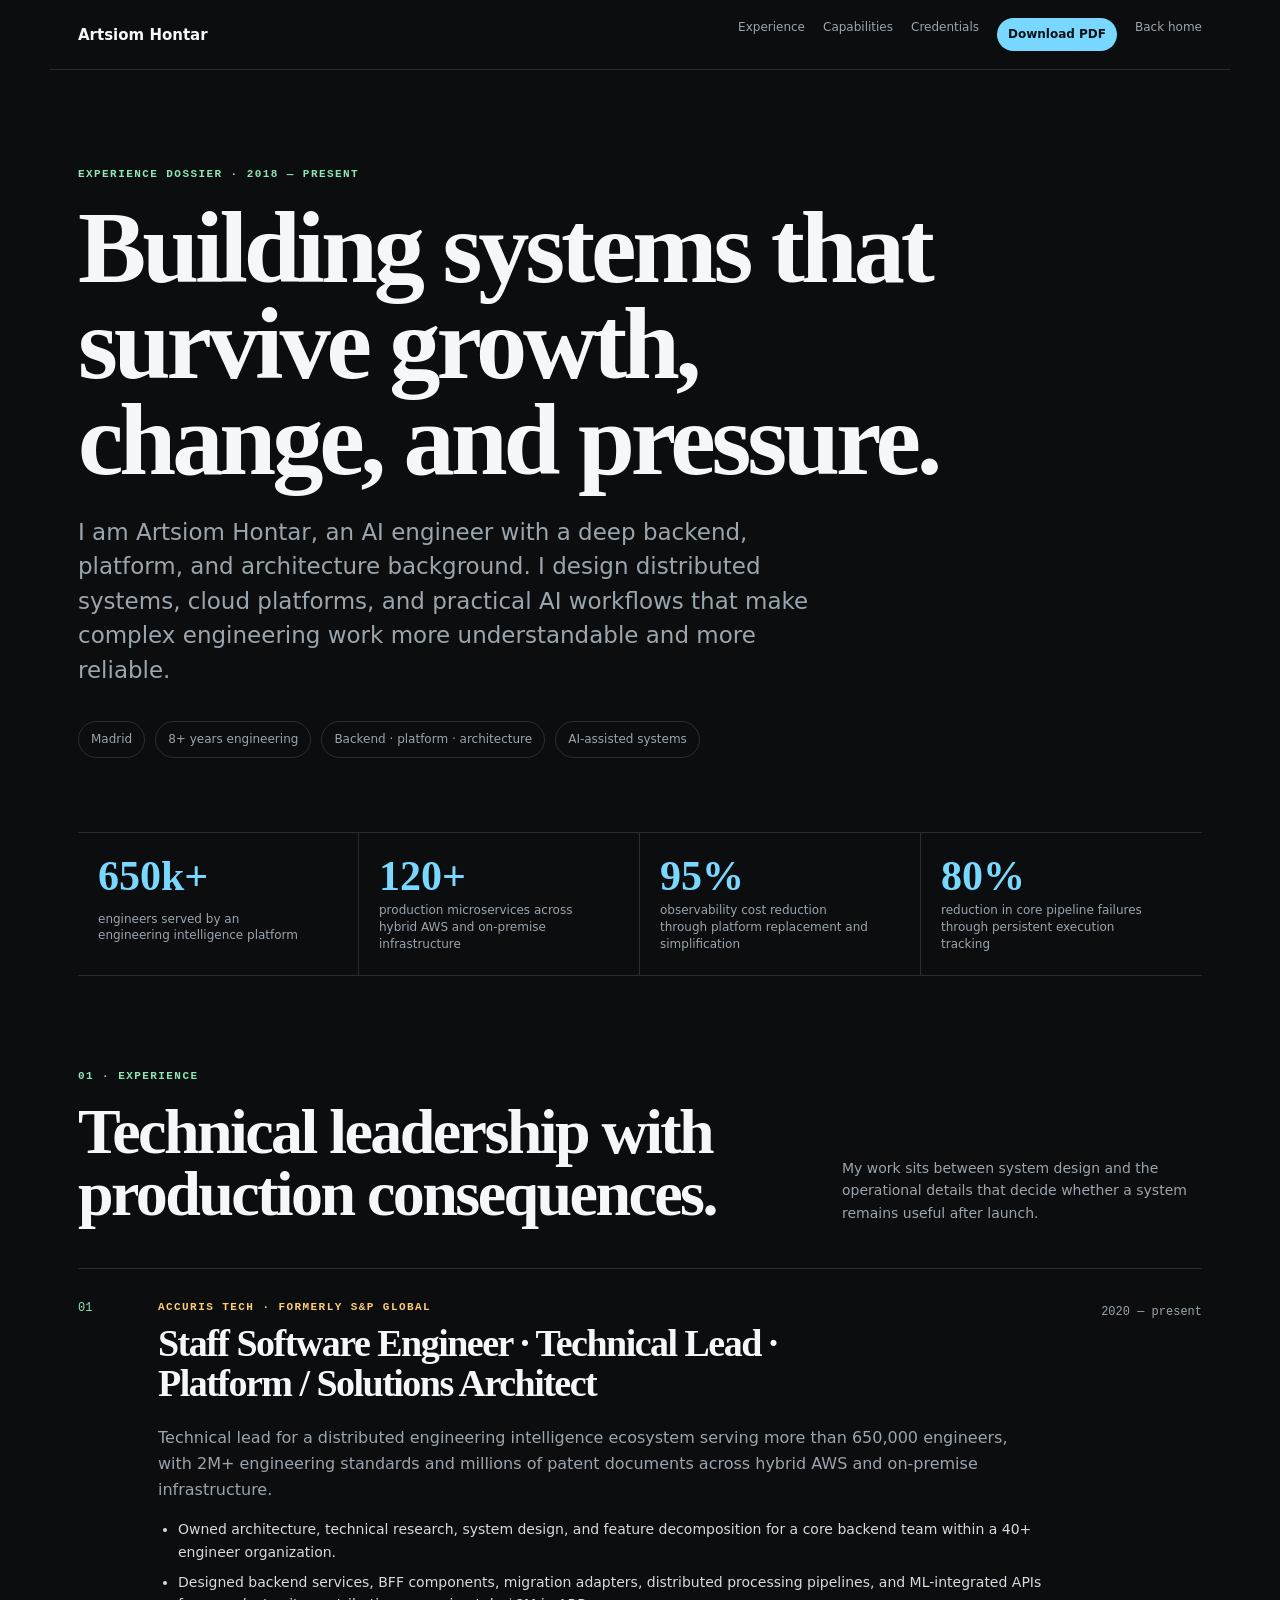
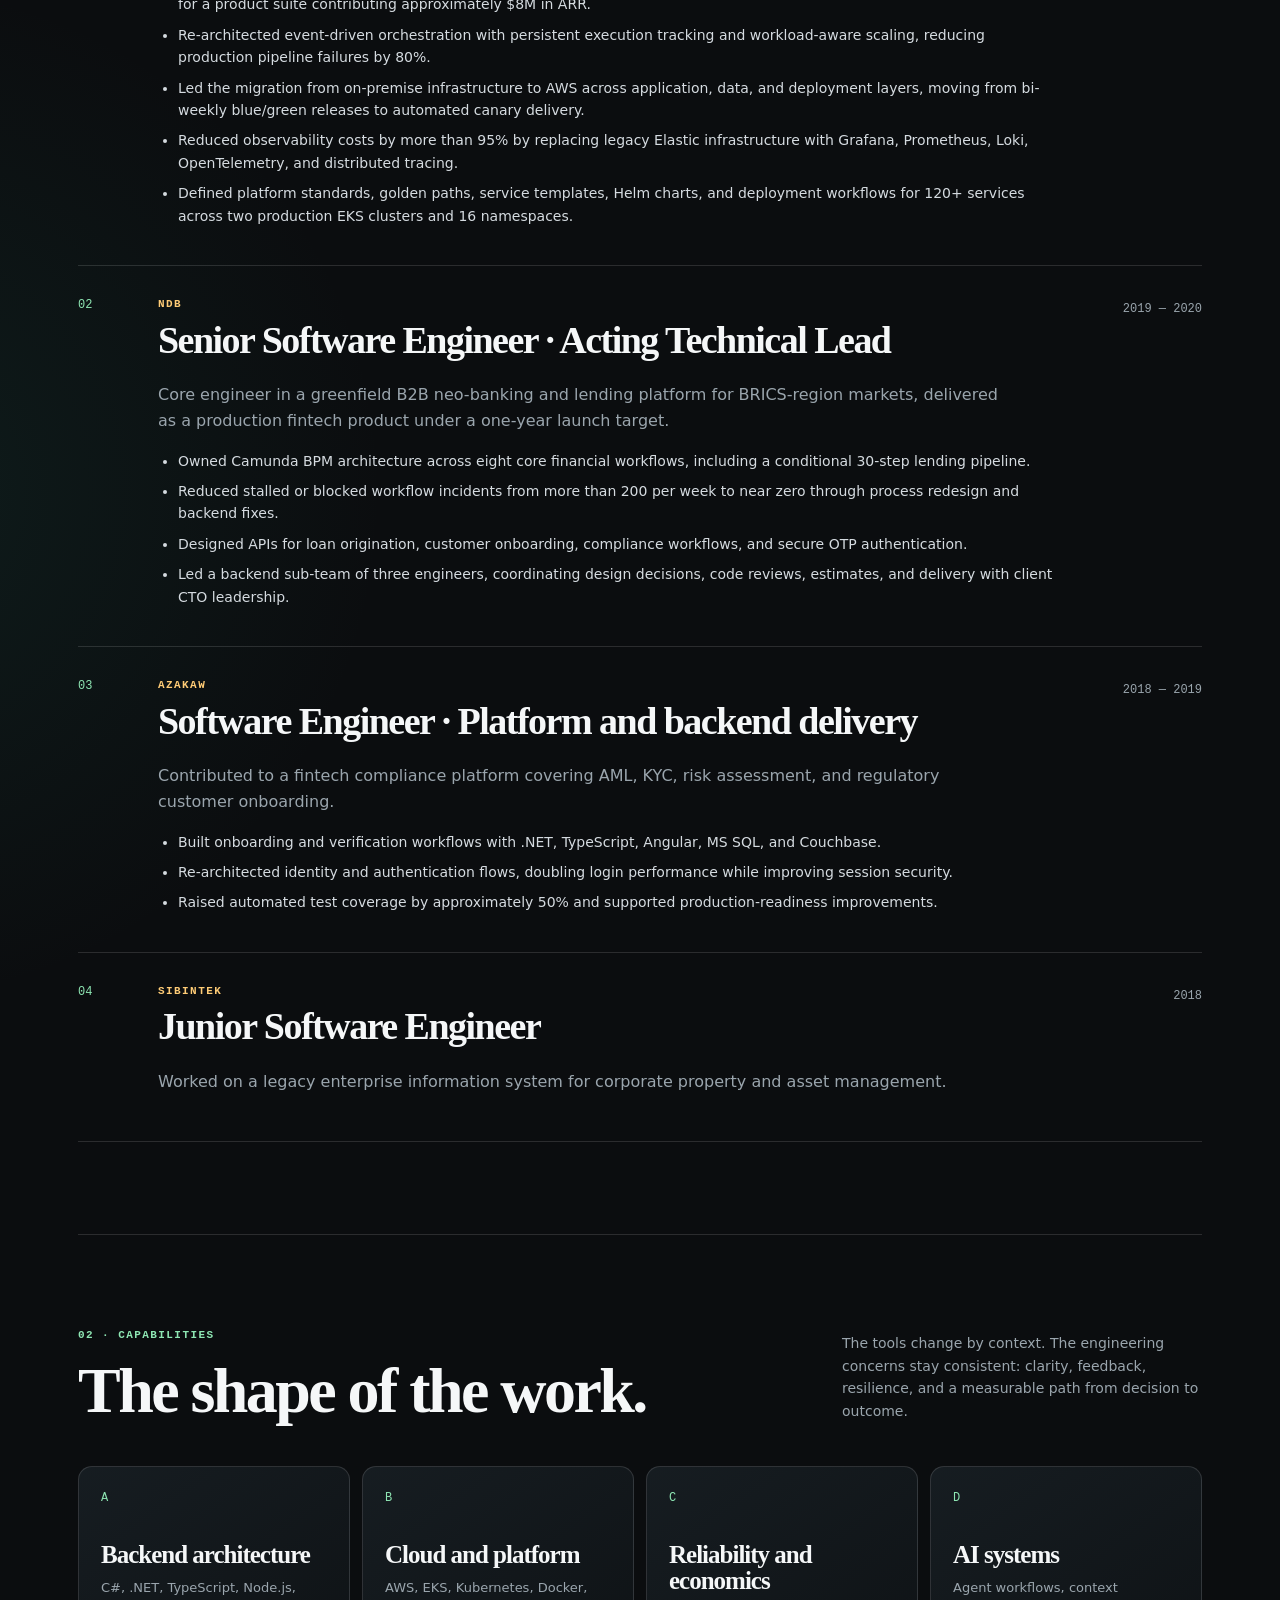
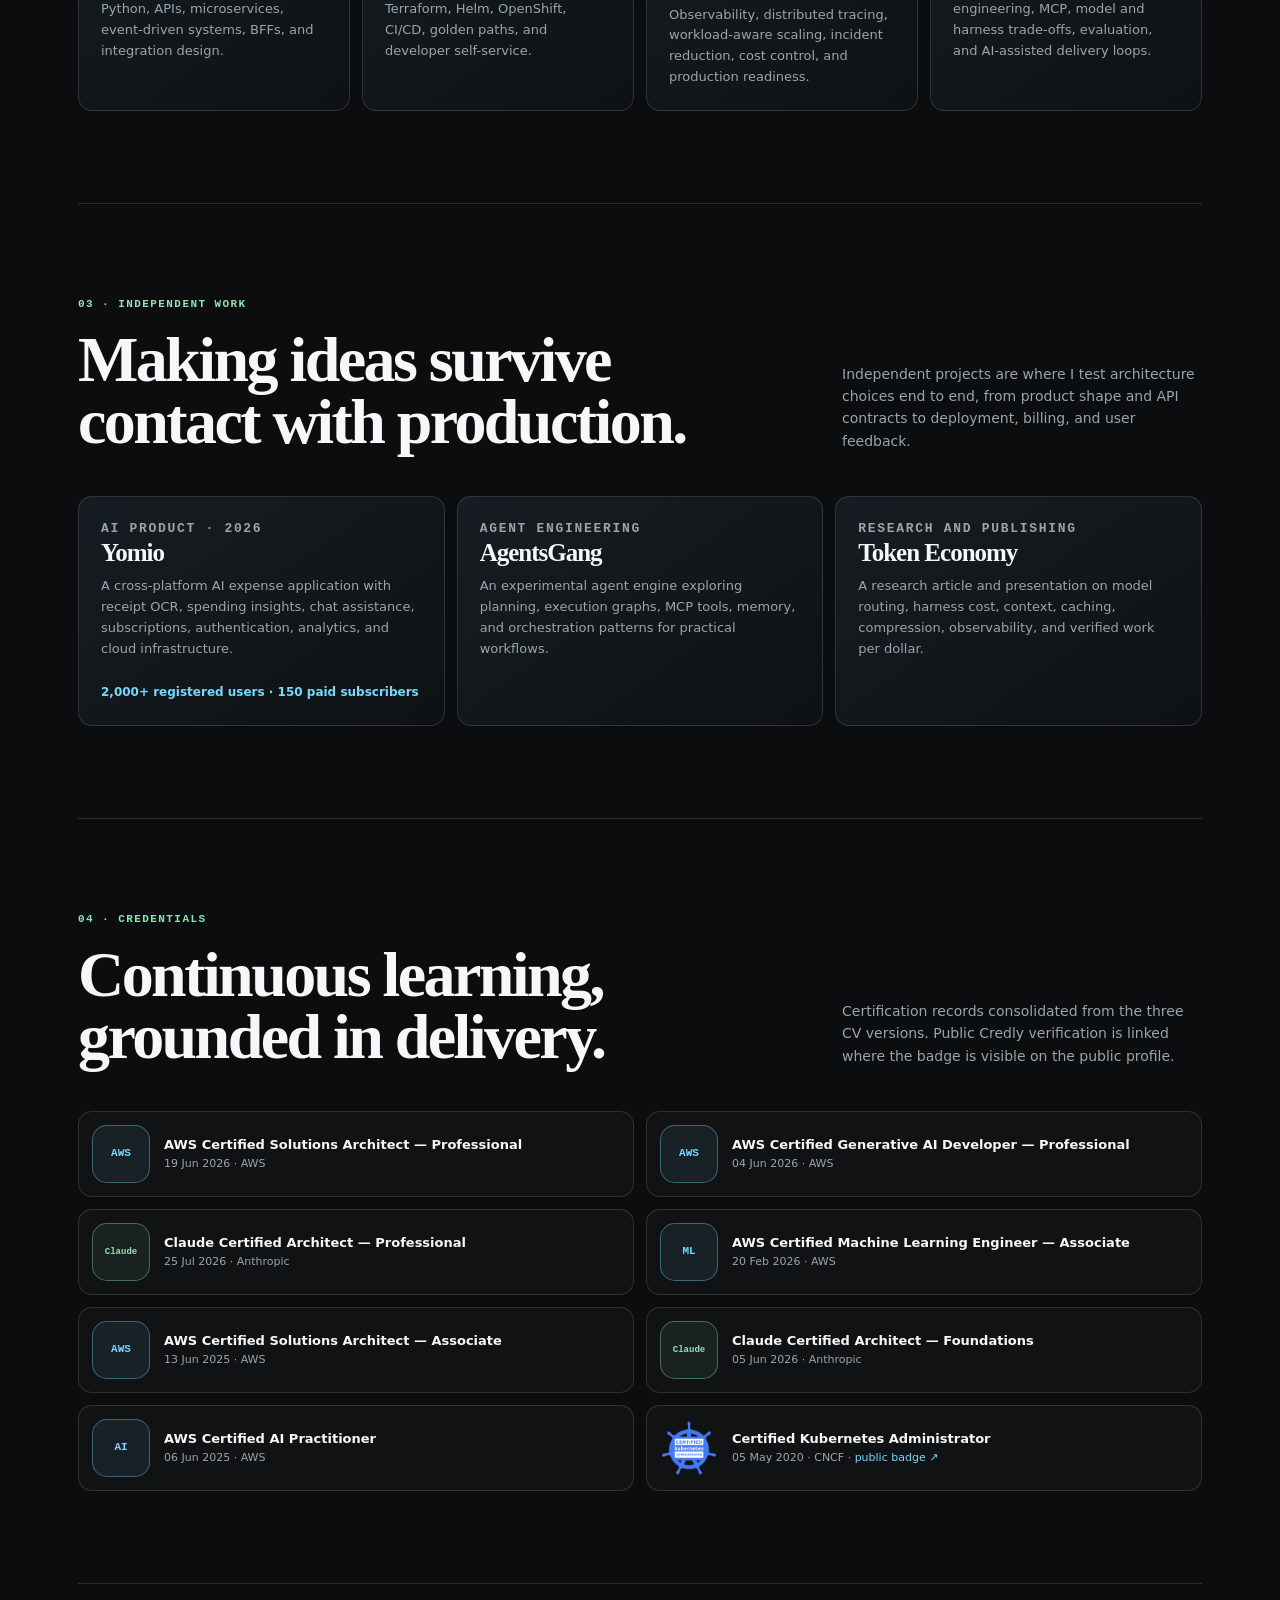
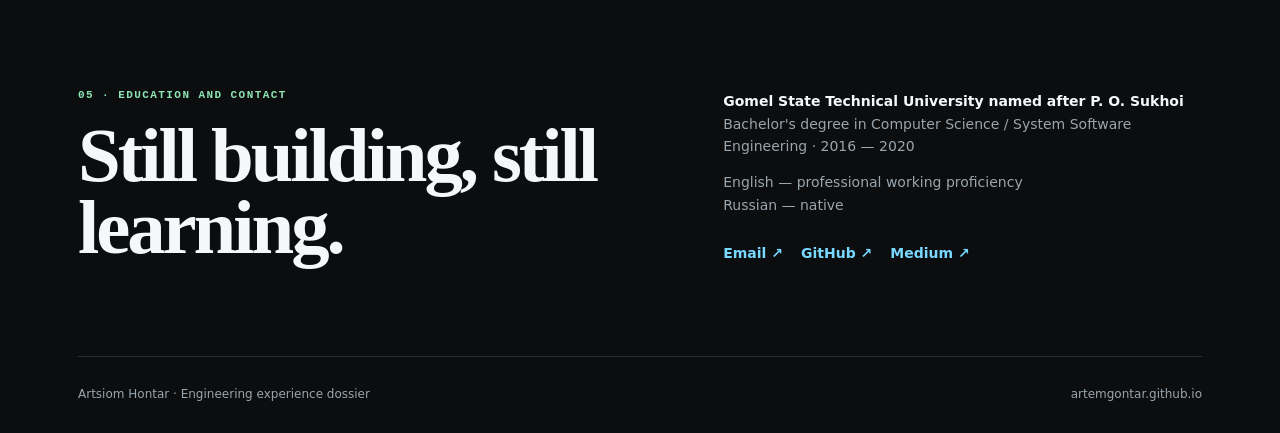
==== experience/index.html @ 2555f570 "Add experience-focused CV dossier Combine the software, staff, and platform CVs into a public experi" ====
<!doctype html>
<html lang="en">
<head>
  <meta charset="utf-8">
  <meta name="viewport" content="width=device-width, initial-scale=1">
  <meta name="description" content="Artsiom Hontar's engineering experience dossier: distributed systems, cloud platforms, backend architecture, and practical AI systems.">
  <meta name="theme-color" content="#0b0d0f">
  <meta property="og:title" content="Artsiom Hontar — Engineering experience">
  <meta property="og:description" content="An experience dossier covering backend architecture, distributed systems, cloud platforms, reliability, and AI-assisted engineering.">
  <title>Artsiom Hontar — Engineering experience</title>
  <link rel="stylesheet" href="../styles/experience.css">
</head>
<body>
  <header class="dossier-header">
    <a class="brand" href="../">Artsiom Hontar</a>
    <nav aria-label="Experience navigation">
      <a href="#experience">Experience</a>
      <a href="#capabilities">Capabilities</a>
      <a href="#credentials">Credentials</a>
      <a class="header-action" href="artsiom-hontar-experience-cv.pdf" download>Download PDF</a>
      <a href="../">Back home</a>
    </nav>
  </header>

  <main class="dossier">
    <section class="dossier-hero">
      <p class="eyebrow">Experience dossier · 2018 — present</p>
      <h1>Building systems that survive growth, change, and pressure.</h1>
      <p class="lede">
        I am Artsiom Hontar, an AI engineer with a deep backend, platform, and architecture background.
        I design distributed systems, cloud platforms, and practical AI workflows that make complex
        engineering work more understandable and more reliable.
      </p>
      <div class="hero-meta">
        <span>Madrid</span>
        <span>8+ years engineering</span>
        <span>Backend · platform · architecture</span>
        <span>AI-assisted systems</span>
      </div>
    </section>

    <section class="impact-grid" aria-label="Selected engineering outcomes">
      <div class="impact">
        <strong>650k+</strong>
        <span>engineers served by an engineering intelligence platform</span>
      </div>
      <div class="impact">
        <strong>120+</strong>
        <span>production microservices across hybrid AWS and on-premise infrastructure</span>
      </div>
      <div class="impact">
        <strong>95%</strong>
        <span>observability cost reduction through platform replacement and simplification</span>
      </div>
      <div class="impact">
        <strong>80%</strong>
        <span>reduction in core pipeline failures through persistent execution tracking</span>
      </div>
    </section>

    <section class="dossier-section" id="experience">
      <div class="section-heading">
        <div>
          <p class="section-label">01 · Experience</p>
          <h2>Technical leadership with production consequences.</h2>
        </div>
        <p>
          My work sits between system design and the operational details that decide whether a
          system remains useful after launch.
        </p>
      </div>

      <div class="timeline">
        <article class="experience-entry current">
          <div class="entry-marker">01</div>
          <div class="entry-main">
            <div class="entry-heading">
              <div>
                <p class="entry-company">Accuris Tech · formerly S&amp;P Global</p>
                <h3>Staff Software Engineer · Technical Lead · Platform / Solutions Architect</h3>
              </div>
              <time>2020 — present</time>
            </div>
            <p class="entry-summary">
              Technical lead for a distributed engineering intelligence ecosystem serving more than
              650,000 engineers, with 2M+ engineering standards and millions of patent documents
              across hybrid AWS and on-premise infrastructure.
            </p>
            <ul>
              <li>Owned architecture, technical research, system design, and feature decomposition for a core backend team within a 40+ engineer organization.</li>
              <li>Designed backend services, BFF components, migration adapters, distributed processing pipelines, and ML-integrated APIs for a product suite contributing approximately $8M in ARR.</li>
              <li>Re-architected event-driven orchestration with persistent execution tracking and workload-aware scaling, reducing production pipeline failures by 80%.</li>
              <li>Led the migration from on-premise infrastructure to AWS across application, data, and deployment layers, moving from bi-weekly blue/green releases to automated canary delivery.</li>
              <li>Reduced observability costs by more than 95% by replacing legacy Elastic infrastructure with Grafana, Prometheus, Loki, OpenTelemetry, and distributed tracing.</li>
              <li>Defined platform standards, golden paths, service templates, Helm charts, and deployment workflows for 120+ services across two production EKS clusters and 16 namespaces.</li>
            </ul>
          </div>
        </article>

        <article class="experience-entry">
          <div class="entry-marker">02</div>
          <div class="entry-main">
            <div class="entry-heading">
              <div>
                <p class="entry-company">NDB</p>
                <h3>Senior Software Engineer · Acting Technical Lead</h3>
              </div>
              <time>2019 — 2020</time>
            </div>
            <p class="entry-summary">
              Core engineer in a greenfield B2B neo-banking and lending platform for BRICS-region
              markets, delivered as a production fintech product under a one-year launch target.
            </p>
            <ul>
              <li>Owned Camunda BPM architecture across eight core financial workflows, including a conditional 30-step lending pipeline.</li>
              <li>Reduced stalled or blocked workflow incidents from more than 200 per week to near zero through process redesign and backend fixes.</li>
              <li>Designed APIs for loan origination, customer onboarding, compliance workflows, and secure OTP authentication.</li>
              <li>Led a backend sub-team of three engineers, coordinating design decisions, code reviews, estimates, and delivery with client CTO leadership.</li>
            </ul>
          </div>
        </article>

        <article class="experience-entry">
          <div class="entry-marker">03</div>
          <div class="entry-main">
            <div class="entry-heading">
              <div>
                <p class="entry-company">Azakaw</p>
                <h3>Software Engineer · Platform and backend delivery</h3>
              </div>
              <time>2018 — 2019</time>
            </div>
            <p class="entry-summary">
              Contributed to a fintech compliance platform covering AML, KYC, risk assessment, and
              regulatory customer onboarding.
            </p>
            <ul>
              <li>Built onboarding and verification workflows with .NET, TypeScript, Angular, MS SQL, and Couchbase.</li>
              <li>Re-architected identity and authentication flows, doubling login performance while improving session security.</li>
              <li>Raised automated test coverage by approximately 50% and supported production-readiness improvements.</li>
            </ul>
          </div>
        </article>

        <article class="experience-entry">
          <div class="entry-marker">04</div>
          <div class="entry-main">
            <div class="entry-heading">
              <div>
                <p class="entry-company">Sibintek</p>
                <h3>Junior Software Engineer</h3>
              </div>
              <time>2018</time>
            </div>
            <p class="entry-summary">
              Worked on a legacy enterprise information system for corporate property and asset management.
            </p>
          </div>
        </article>
      </div>
    </section>

    <section class="dossier-section split-section" id="capabilities">
      <div class="section-heading">
        <div>
          <p class="section-label">02 · Capabilities</p>
          <h2>The shape of the work.</h2>
        </div>
        <p>
          The tools change by context. The engineering concerns stay consistent: clarity, feedback,
          resilience, and a measurable path from decision to outcome.
        </p>
      </div>
      <div class="capability-grid">
        <article class="capability">
          <span class="capability-index">A</span>
          <h3>Backend architecture</h3>
          <p>C#, .NET, TypeScript, Node.js, Python, APIs, microservices, event-driven systems, BFFs, and integration design.</p>
        </article>
        <article class="capability">
          <span class="capability-index">B</span>
          <h3>Cloud and platform</h3>
          <p>AWS, EKS, Kubernetes, Docker, Terraform, Helm, OpenShift, CI/CD, golden paths, and developer self-service.</p>
        </article>
        <article class="capability">
          <span class="capability-index">C</span>
          <h3>Reliability and economics</h3>
          <p>Observability, distributed tracing, workload-aware scaling, incident reduction, cost control, and production readiness.</p>
        </article>
        <article class="capability">
          <span class="capability-index">D</span>
          <h3>AI systems</h3>
          <p>Agent workflows, context engineering, MCP, model and harness trade-offs, evaluation, and AI-assisted delivery loops.</p>
        </article>
      </div>
    </section>

    <section class="dossier-section project-section">
      <div class="section-heading">
        <div>
          <p class="section-label">03 · Independent work</p>
          <h2>Making ideas survive contact with production.</h2>
        </div>
        <p>
          Independent projects are where I test architecture choices end to end, from product
          shape and API contracts to deployment, billing, and user feedback.
        </p>
      </div>
      <div class="project-grid">
        <article class="project-card featured">
          <p class="project-tag">AI product · 2026</p>
          <h3>Yomio</h3>
          <p>
            A cross-platform AI expense application with receipt OCR, spending insights, chat
            assistance, subscriptions, authentication, analytics, and cloud infrastructure.
          </p>
          <strong>2,000+ registered users · 150 paid subscribers</strong>
        </article>
        <article class="project-card">
          <p class="project-tag">Agent engineering</p>
          <h3>AgentsGang</h3>
          <p>
            An experimental agent engine exploring planning, execution graphs, MCP tools, memory,
            and orchestration patterns for practical workflows.
          </p>
        </article>
        <article class="project-card">
          <p class="project-tag">Research and publishing</p>
          <h3>Token Economy</h3>
          <p>
            A research article and presentation on model routing, harness cost, context, caching,
            compression, observability, and verified work per dollar.
          </p>
        </article>
      </div>
    </section>

    <section class="dossier-section" id="credentials">
      <div class="section-heading">
        <div>
          <p class="section-label">04 · Credentials</p>
          <h2>Continuous learning, grounded in delivery.</h2>
        </div>
        <p>
          Certification records consolidated from the three CV versions. Public Credly verification
          is linked where the badge is visible on the public profile.
        </p>
      </div>
      <div class="credential-list">
        <div class="credential-record"><span class="record-mark aws">AWS</span><div><b>AWS Certified Solutions Architect — Professional</b><span>19 Jun 2026 · AWS</span></div></div>
        <div class="credential-record"><span class="record-mark aws">AWS</span><div><b>AWS Certified Generative AI Developer — Professional</b><span>04 Jun 2026 · AWS</span></div></div>
        <div class="credential-record"><span class="record-mark claude">Claude</span><div><b>Claude Certified Architect — Professional</b><span>25 Jul 2026 · Anthropic</span></div></div>
        <div class="credential-record"><span class="record-mark aws">ML</span><div><b>AWS Certified Machine Learning Engineer — Associate</b><span>20 Feb 2026 · AWS</span></div></div>
        <div class="credential-record"><span class="record-mark aws">AWS</span><div><b>AWS Certified Solutions Architect — Associate</b><span>13 Jun 2025 · AWS</span></div></div>
        <div class="credential-record"><span class="record-mark claude">Claude</span><div><b>Claude Certified Architect — Foundations</b><span>05 Jun 2026 · Anthropic</span></div></div>
        <div class="credential-record"><span class="record-mark aws">AI</span><div><b>AWS Certified AI Practitioner</b><span>06 Jun 2025 · AWS</span></div></div>
        <div class="credential-record"><a class="record-badge" href="https://www.credly.com/badges/24e7499c-32b9-4f59-b0b8-d72b5ab1bec5" target="_blank" rel="noopener"><img src="../assets/credly-cka-certified-kubernetes-administrator.png" alt="Certified Kubernetes Administrator badge"></a><div><b>Certified Kubernetes Administrator</b><span>05 May 2020 · CNCF · <a href="https://www.credly.com/badges/24e7499c-32b9-4f59-b0b8-d72b5ab1bec5" target="_blank" rel="noopener">public badge ↗</a></span></div></div>
      </div>
    </section>

    <section class="dossier-section closing-section">
      <div class="closing-grid">
        <div>
          <p class="section-label">05 · Education and contact</p>
          <h2>Still building, still learning.</h2>
        </div>
        <div class="closing-copy">
          <p><strong>Gomel State Technical University named after P. O. Sukhoi</strong><br>Bachelor's degree in Computer Science / System Software Engineering · 2016 — 2020</p>
          <p>English — professional working proficiency<br>Russian — native</p>
          <div class="closing-links">
            <a href="mailto:artemgontar16@gmail.com">Email ↗</a>
            <a href="https://github.com/ArtemGontar" target="_blank" rel="noopener">GitHub ↗</a>
            <a href="https://medium.com/@artemgontar16" target="_blank" rel="noopener">Medium ↗</a>
          </div>
        </div>
      </div>
    </section>
  </main>

  <footer class="dossier-footer">
    <span>Artsiom Hontar · Engineering experience dossier</span>
    <a href="../">artemgontar.github.io</a>
  </footer>
</body>
</html>
---- styles/experience.css ----
:root {
  --bg: #0b0d0f;
  --surface: #14191d;
  --surface-2: #1b2329;
  --ink: #f5f7f8;
  --muted: #9aa5ad;
  --line: rgba(255,255,255,0.13);
  --cyan: #78d8ff;
  --green: #8ee6b3;
  --amber: #ffcc76;
  --max: 1180px;
  color-scheme: dark;
}

* { box-sizing: border-box; }

html {
  scroll-behavior: smooth;
  background: var(--bg);
}

body {
  margin: 0;
  overflow-x: hidden;
  color: var(--ink);
  background:
    radial-gradient(circle at 90% -10%, rgba(75,120,174,0.24), transparent 34rem),
    radial-gradient(circle at -10% 40%, rgba(35,122,105,0.14), transparent 32rem),
    var(--bg);
  font-family: Inter, ui-sans-serif, system-ui, -apple-system, "Segoe UI", Arial, sans-serif;
  line-height: 1.6;
}

a { color: inherit; }

.dossier-header {
  display: flex;
  align-items: center;
  justify-content: space-between;
  gap: 24px;
  max-width: var(--max);
  margin: 0 auto;
  padding: 18px 28px;
  border-bottom: 1px solid var(--line);
}

.brand {
  color: var(--ink);
  font-size: 15px;
  font-weight: 800;
  text-decoration: none;
}

.dossier-header nav {
  display: flex;
  flex-wrap: wrap;
  justify-content: flex-end;
  gap: 18px;
  color: var(--muted);
  font-size: 12px;
}

.dossier-header nav a {
  text-decoration: none;
}

.dossier-header nav a:hover,
.closing-links a:hover,
.dossier-footer a:hover {
  color: var(--cyan);
}

.header-action {
  color: #071014;
  padding: 7px 11px;
  border-radius: 999px;
  background: var(--cyan);
  font-weight: 800;
}

.dossier {
  max-width: var(--max);
  margin: 0 auto;
  padding: 0 28px;
}

.dossier-hero {
  max-width: 980px;
  padding: 96px 0 74px;
}

.eyebrow,
.section-label,
.entry-company,
.project-tag {
  margin: 0 0 16px;
  color: var(--green);
  font-family: ui-monospace, SFMono-Regular, Consolas, monospace;
  font-size: 11px;
  font-weight: 800;
  letter-spacing: 0.13em;
  text-transform: uppercase;
}

h1,
h2,
h3 {
  margin-top: 0;
  font-family: Georgia, "Times New Roman", serif;
  font-weight: 700;
  letter-spacing: -0.04em;
}

h1 {
  max-width: 900px;
  margin-bottom: 26px;
  font-size: clamp(56px, 8vw, 104px);
  line-height: 0.94;
}

.lede {
  max-width: 760px;
  margin: 0;
  color: var(--muted);
  font-size: clamp(18px, 2vw, 23px);
  line-height: 1.5;
}

.hero-meta {
  display: flex;
  flex-wrap: wrap;
  gap: 10px;
  margin-top: 34px;
}

.hero-meta span {
  padding: 8px 12px;
  border: 1px solid var(--line);
  border-radius: 999px;
  color: var(--muted);
  font-size: 12px;
}

.impact-grid {
  display: grid;
  grid-template-columns: repeat(4, minmax(0, 1fr));
  border-top: 1px solid var(--line);
  border-bottom: 1px solid var(--line);
}

.impact {
  display: grid;
  gap: 5px;
  min-height: 132px;
  padding: 22px 20px;
  border-right: 1px solid var(--line);
}

.impact:last-child { border-right: 0; }

.impact strong {
  color: var(--cyan);
  font-family: Georgia, "Times New Roman", serif;
  font-size: 42px;
  line-height: 1;
}

.impact span {
  max-width: 210px;
  color: var(--muted);
  font-size: 12px;
  line-height: 1.4;
}

.dossier-section {
  padding: 92px 0;
  border-bottom: 1px solid var(--line);
}

.section-heading {
  display: flex;
  align-items: flex-end;
  justify-content: space-between;
  gap: 32px;
  margin-bottom: 44px;
}

.section-heading > * { min-width: 0; }

.section-heading h2 {
  max-width: 700px;
  margin-bottom: 0;
  font-size: clamp(38px, 5vw, 68px);
  line-height: 0.96;
}

.section-heading > p {
  max-width: 360px;
  margin: 0;
  color: var(--muted);
  font-size: 14px;
}

.timeline {
  display: grid;
  gap: 0;
}

.experience-entry {
  display: grid;
  grid-template-columns: 56px minmax(0, 1fr);
  gap: 24px;
  padding: 30px 0;
  border-top: 1px solid var(--line);
}

.experience-entry:last-child { border-bottom: 1px solid var(--line); }

.entry-marker {
  color: var(--green);
  font-family: ui-monospace, SFMono-Regular, Consolas, monospace;
  font-size: 12px;
}

.entry-heading {
  display: flex;
  align-items: flex-start;
  justify-content: space-between;
  gap: 24px;
}

.entry-company {
  margin-bottom: 7px;
  color: var(--amber);
}

.entry-heading h3 {
  max-width: 760px;
  margin-bottom: 0;
  font-size: clamp(25px, 3vw, 38px);
  line-height: 1.05;
}

.entry-heading time {
  flex: 0 0 auto;
  padding-top: 4px;
  color: var(--muted);
  font-family: ui-monospace, SFMono-Regular, Consolas, monospace;
  font-size: 12px;
}

.entry-summary {
  max-width: 850px;
  margin: 22px 0 16px;
  color: var(--muted);
  font-size: 16px;
}

.entry-main ul {
  max-width: 900px;
  margin: 0;
  padding-left: 20px;
  color: #d5dbe0;
  font-size: 14px;
}

.entry-main li { margin: 8px 0; }

.capability-grid,
.project-grid {
  display: grid;
  grid-template-columns: repeat(4, minmax(0, 1fr));
  gap: 12px;
}

.capability,
.project-card {
  padding: 22px;
  border: 1px solid var(--line);
  border-radius: 14px;
  background: linear-gradient(145deg, rgba(24,30,35,0.92), rgba(15,18,21,0.92));
}

.capability-index {
  display: block;
  margin-bottom: 34px;
  color: var(--green);
  font-family: ui-monospace, SFMono-Regular, Consolas, monospace;
  font-size: 12px;
}

.capability h3,
.project-card h3 {
  margin-bottom: 10px;
  font-size: 25px;
  line-height: 1.05;
}

.capability p,
.project-card p {
  margin: 0;
  color: var(--muted);
  font-size: 13px;
}

.project-grid {
  grid-template-columns: repeat(3, minmax(0, 1fr));
}

.project-tag {
  margin-bottom: 30px;
  color: var(--amber);
}

.project-card strong {
  display: block;
  margin-top: 24px;
  color: var(--cyan);
  font-size: 12px;
}

.credential-list {
  display: grid;
  grid-template-columns: repeat(2, minmax(0, 1fr));
  gap: 12px;
}

.credential-record {
  display: grid;
  grid-template-columns: 58px minmax(0, 1fr);
  gap: 14px;
  align-items: center;
  min-height: 86px;
  padding: 13px;
  border: 1px solid var(--line);
  border-radius: 14px;
  background: rgba(255,255,255,0.025);
}

.credential-record b {
  display: block;
  color: var(--ink);
  font-size: 13px;
  line-height: 1.3;
}

.credential-record span:not(.record-mark) {
  display: block;
  margin-top: 4px;
  color: var(--muted);
  font-size: 11px;
  line-height: 1.3;
}

.credential-record a {
  color: var(--cyan);
  text-decoration: none;
}

.record-mark {
  display: grid;
  width: 58px;
  height: 58px;
  place-items: center;
  border: 1px solid rgba(120,216,255,0.38);
  border-radius: 15px;
  color: var(--cyan);
  background: rgba(120,216,255,0.08);
  font-family: ui-monospace, SFMono-Regular, Consolas, monospace;
  font-size: 11px;
  font-weight: 900;
  text-align: center;
}

.record-mark.claude {
  border-color: rgba(142,230,179,0.38);
  color: var(--green);
  background: rgba(142,230,179,0.08);
  font-size: 9px;
}

.record-badge {
  display: grid;
  width: 58px;
  height: 58px;
  place-items: center;
}

.record-badge img {
  width: 58px;
  height: 58px;
  object-fit: contain;
}

.closing-grid {
  display: grid;
  grid-template-columns: minmax(0, 1.1fr) minmax(280px, 0.9fr);
  gap: 60px;
  align-items: end;
}

.closing-grid h2 {
  max-width: 680px;
  margin-bottom: 0;
  font-size: clamp(42px, 6vw, 82px);
  line-height: 0.94;
}

.closing-copy {
  color: var(--muted);
  font-size: 14px;
}

.closing-copy strong { color: var(--ink); }

.closing-links {
  display: flex;
  flex-wrap: wrap;
  gap: 18px;
  margin-top: 26px;
}

.closing-links a {
  color: var(--cyan);
  font-weight: 800;
  text-decoration: none;
}

.dossier-footer {
  display: flex;
  justify-content: space-between;
  gap: 20px;
  max-width: var(--max);
  margin: 0 auto;
  padding: 28px;
  color: var(--muted);
  font-size: 12px;
}

.dossier-footer a { text-decoration: none; }

@media (max-width: 900px) {
  .impact-grid,
  .capability-grid {
    grid-template-columns: repeat(2, minmax(0, 1fr));
  }

  .impact:nth-child(2) { border-right: 0; }
  .impact:nth-child(-n+2) { border-bottom: 1px solid var(--line); }
  .capability-grid { gap: 12px; }
  .project-grid { grid-template-columns: 1fr; }
}

@media (max-width: 700px) {
  .dossier-header {
    align-items: flex-start;
    flex-direction: column;
    gap: 12px;
  }

  .dossier-header nav {
    justify-content: flex-start;
    gap: 12px 16px;
  }

  .dossier,
  .dossier-header {
    padding-left: 20px;
    padding-right: 20px;
  }

  .dossier-hero {
    padding-top: 62px;
    padding-bottom: 56px;
  }

  h1 { font-size: clamp(50px, 15vw, 78px); }

  .section-heading,
  .entry-heading {
    align-items: flex-start;
    flex-direction: column;
  }

  .entry-heading { display: flex; }
  .entry-heading time { padding-top: 0; }
  .experience-entry { grid-template-columns: 34px minmax(0, 1fr); gap: 14px; }
  .credential-list,
  .capability-grid,
  .closing-grid { grid-template-columns: 1fr; }
  .impact { min-height: 118px; }
  .dossier-footer { padding-left: 20px; padding-right: 20px; }
}

@media print {
  @page {
    size: A4;
    margin: 14mm 13mm 15mm;
  }

  :root {
    --bg: #ffffff;
    --surface: #f5f7f8;
    --ink: #11161a;
    --muted: #4f5b63;
    --line: #d8dee2;
    --cyan: #087ca8;
    --green: #217c55;
    --amber: #9b6500;
    color-scheme: light;
  }

  body {
    background: #ffffff;
    color: var(--ink);
    font-size: 10px;
  }

  .dossier-header,
  .dossier-footer { display: none; }
  .dossier { max-width: none; padding: 0; }
  .dossier-hero { padding: 0 0 28px; }
  .dossier-hero h1 { max-width: 720px; font-size: 46px; }
  .lede { max-width: 680px; font-size: 13px; }
  .hero-meta { margin-top: 18px; }
  .hero-meta span { padding: 4px 8px; }
  .impact { min-height: 76px; padding: 12px; }
  .impact strong { font-size: 25px; }
  .impact span { font-size: 8px; }
  .dossier-section { padding: 28px 0; }
  .section-heading { margin-bottom: 20px; }
  .section-heading h2 { font-size: 30px; }
  .section-heading > p { font-size: 9px; }
  .experience-entry { padding: 16px 0; }
  .entry-heading h3 { font-size: 18px; }
  .entry-summary,
  .entry-main ul { font-size: 9px; }
  .entry-summary { margin: 10px 0 8px; }
  .entry-main li { margin: 4px 0; }
  .capability,
  .project-card,
  .credential-record { padding: 10px; }
  .capability-index { margin-bottom: 12px; }
  .capability h3,
  .project-card h3 { font-size: 16px; }
  .capability p,
  .project-card p,
  .credential-record b { font-size: 9px; }
  .project-tag,
  .entry-company,
  .section-label { margin-bottom: 8px; font-size: 8px; }
  .project-card strong,
  .credential-record span:not(.record-mark) { font-size: 8px; }
  .credential-record { min-height: 58px; grid-template-columns: 36px minmax(0, 1fr); }
  .record-mark,
  .record-badge,
  .record-badge img { width: 36px; height: 36px; }
  .closing-grid { gap: 20px; }
  .closing-grid h2 { font-size: 38px; }
  .closing-copy { font-size: 9px; }
  .experience-entry,
  .capability,
  .project-card,
  .credential-record { break-inside: avoid; }
}
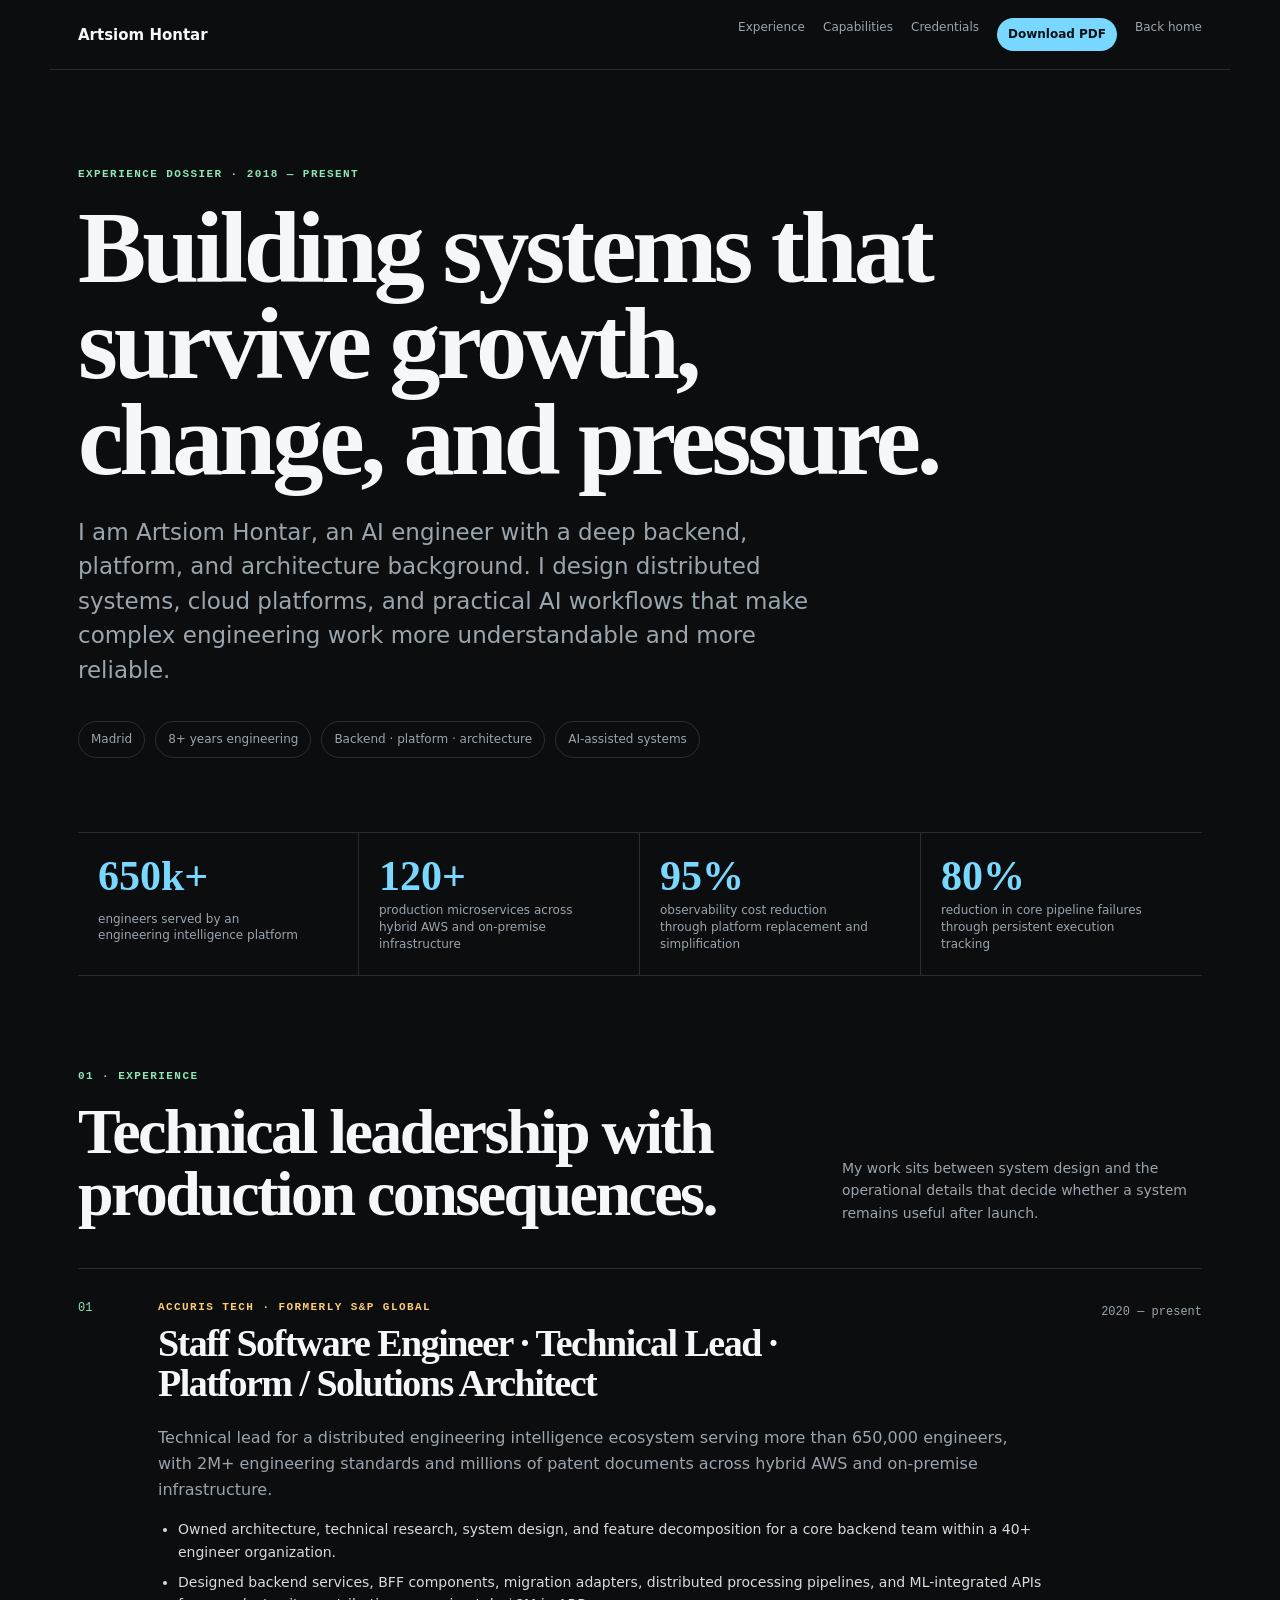
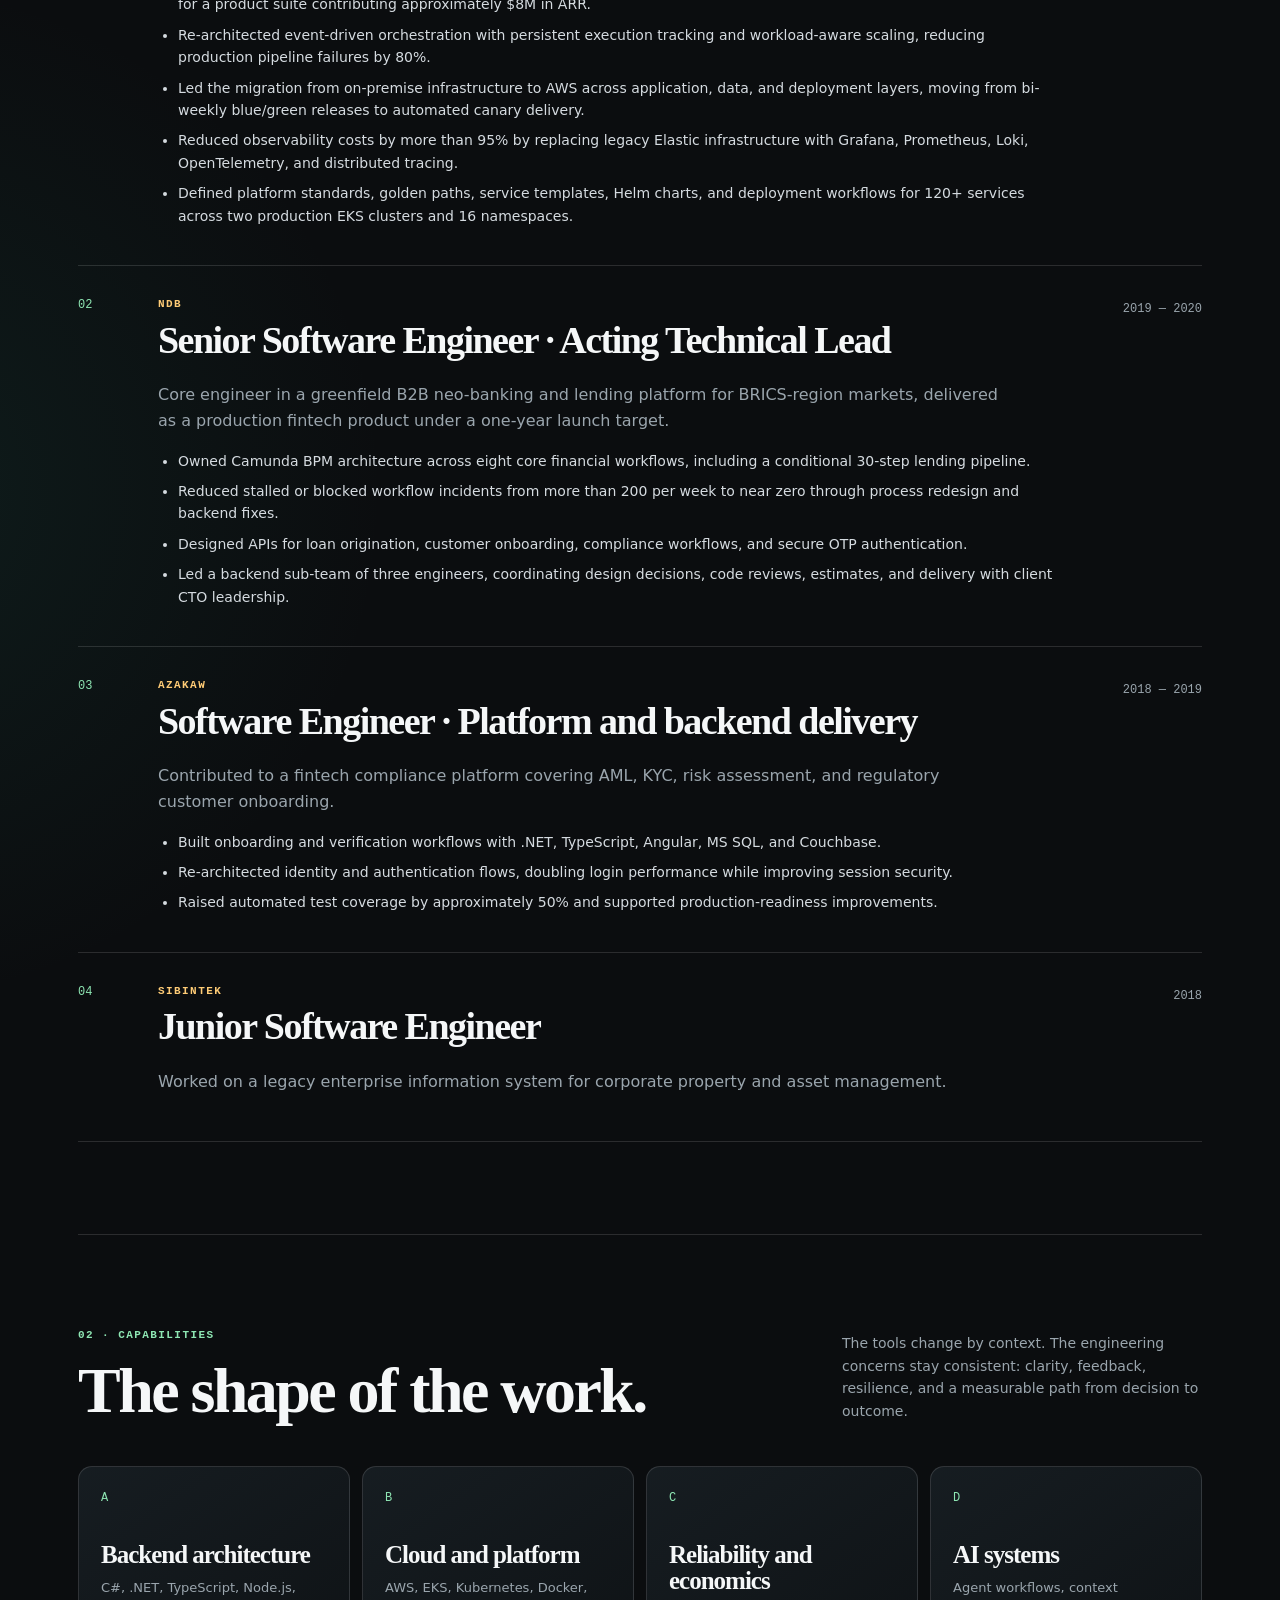
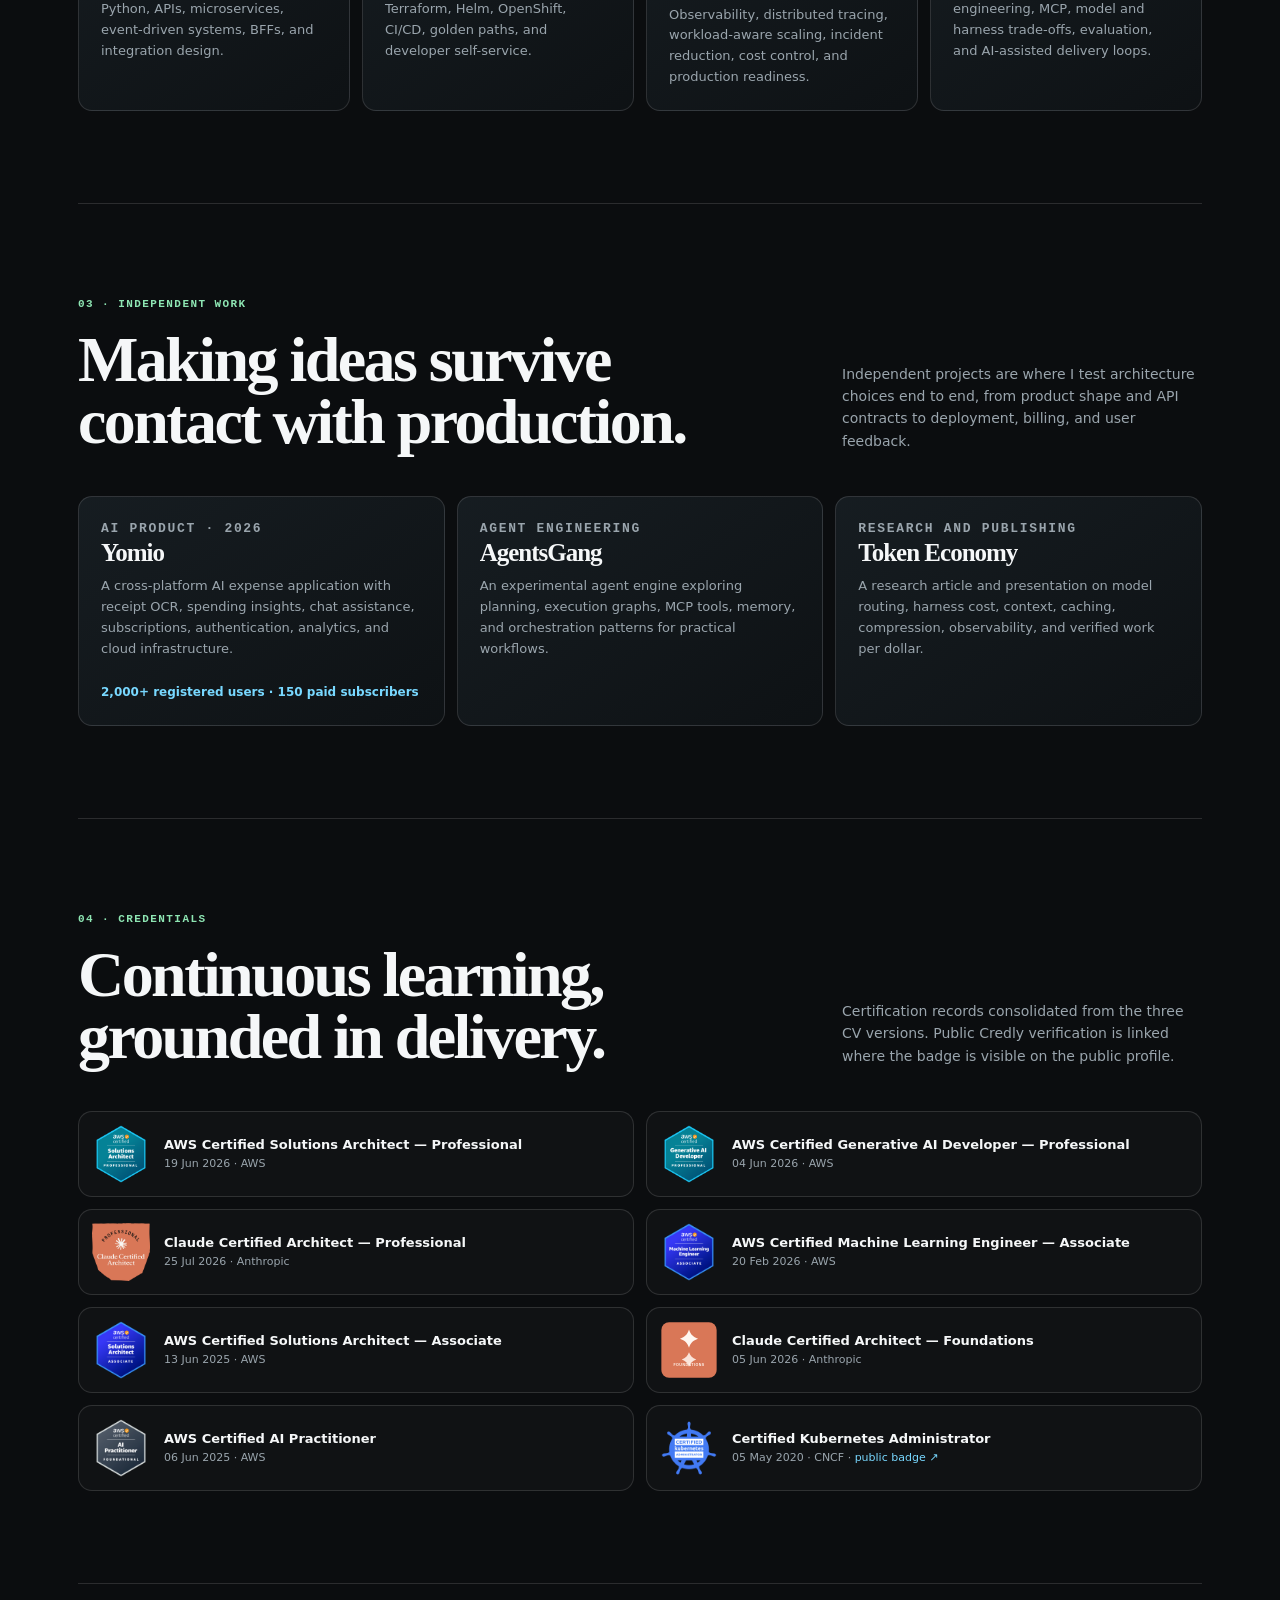
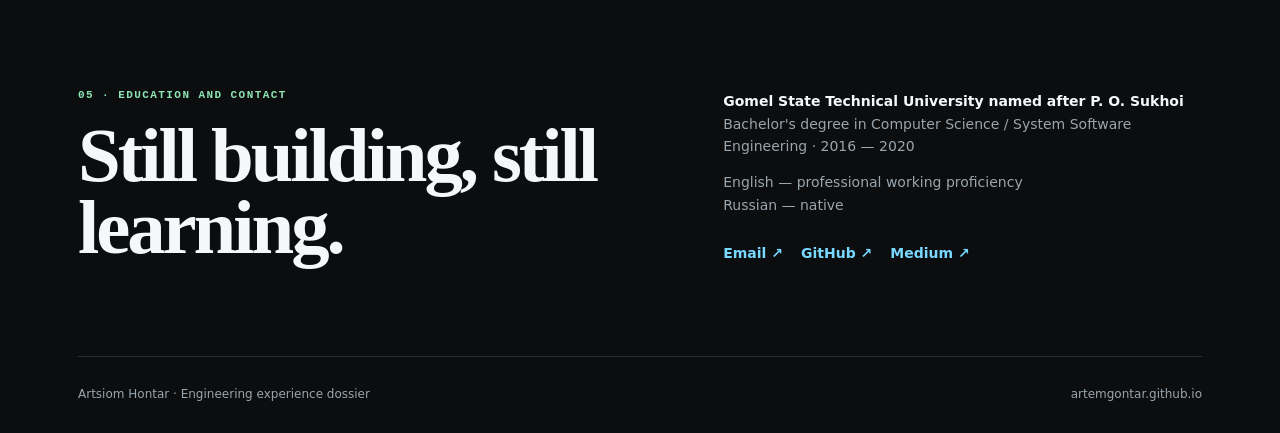
==== commit 7a8d01c8: "Add certificate artwork and remove duplicate CKA Co-authored-by: Copilot <223556219+Copilot@users.no" ====
--- a/experience/index.html
+++ b/experience/index.html
@@ -8,6 +8,7 @@
   <meta property="og:title" content="Artsiom Hontar — Engineering experience">
   <meta property="og:description" content="An experience dossier covering backend architecture, distributed systems, cloud platforms, reliability, and AI-assisted engineering.">
   <title>Artsiom Hontar — Engineering experience</title>
+  <link rel="icon" href="../assets/favicon.svg" type="image/svg+xml">
   <link rel="stylesheet" href="../styles/experience.css">
 </head>
 <body>
@@ -247,13 +248,13 @@
         </p>
       </div>
       <div class="credential-list">
-        <div class="credential-record"><span class="record-mark aws">AWS</span><div><b>AWS Certified Solutions Architect — Professional</b><span>19 Jun 2026 · AWS</span></div></div>
-        <div class="credential-record"><span class="record-mark aws">AWS</span><div><b>AWS Certified Generative AI Developer — Professional</b><span>04 Jun 2026 · AWS</span></div></div>
-        <div class="credential-record"><span class="record-mark claude">Claude</span><div><b>Claude Certified Architect — Professional</b><span>25 Jul 2026 · Anthropic</span></div></div>
-        <div class="credential-record"><span class="record-mark aws">ML</span><div><b>AWS Certified Machine Learning Engineer — Associate</b><span>20 Feb 2026 · AWS</span></div></div>
-        <div class="credential-record"><span class="record-mark aws">AWS</span><div><b>AWS Certified Solutions Architect — Associate</b><span>13 Jun 2025 · AWS</span></div></div>
-        <div class="credential-record"><span class="record-mark claude">Claude</span><div><b>Claude Certified Architect — Foundations</b><span>05 Jun 2026 · Anthropic</span></div></div>
-        <div class="credential-record"><span class="record-mark aws">AI</span><div><b>AWS Certified AI Practitioner</b><span>06 Jun 2025 · AWS</span></div></div>
+        <div class="credential-record"><span class="record-badge"><img src="../assets/aws-sa-prof.png" alt="AWS Certified Solutions Architect Professional badge"></span><div><b>AWS Certified Solutions Architect — Professional</b><span>19 Jun 2026 · AWS</span></div></div>
+        <div class="credential-record"><span class="record-badge"><img src="../assets/aws-gen-ai-prof.png" alt="AWS Generative AI Developer Professional badge"></span><div><b>AWS Certified Generative AI Developer — Professional</b><span>04 Jun 2026 · AWS</span></div></div>
+        <div class="credential-record"><span class="record-badge"><img src="../assets/claude-prof.png" alt="Claude Certified Architect Professional badge"></span><div><b>Claude Certified Architect — Professional</b><span>25 Jul 2026 · Anthropic</span></div></div>
+        <div class="credential-record"><span class="record-badge"><img src="../assets/credly-aws-certified-machine-learning-engineer-associate.png" alt="AWS Certified Machine Learning Engineer Associate badge"></span><div><b>AWS Certified Machine Learning Engineer — Associate</b><span>20 Feb 2026 · AWS</span></div></div>
+        <div class="credential-record"><span class="record-badge"><img src="../assets/credly-aws-certified-solutions-architect-associate.png" alt="AWS Certified Solutions Architect Associate badge"></span><div><b>AWS Certified Solutions Architect — Associate</b><span>13 Jun 2025 · AWS</span></div></div>
+        <div class="credential-record"><span class="record-badge"><img src="../assets/claude-foundations.svg" alt="Claude Certified Architect Foundations badge artwork"></span><div><b>Claude Certified Architect — Foundations</b><span>05 Jun 2026 · Anthropic</span></div></div>
+        <div class="credential-record"><span class="record-badge"><img src="../assets/credly-aws-certified-ai-practitioner.png" alt="AWS Certified AI Practitioner badge"></span><div><b>AWS Certified AI Practitioner</b><span>06 Jun 2025 · AWS</span></div></div>
         <div class="credential-record"><a class="record-badge" href="https://www.credly.com/badges/24e7499c-32b9-4f59-b0b8-d72b5ab1bec5" target="_blank" rel="noopener"><img src="../assets/credly-cka-certified-kubernetes-administrator.png" alt="Certified Kubernetes Administrator badge"></a><div><b>Certified Kubernetes Administrator</b><span>05 May 2020 · CNCF · <a href="https://www.credly.com/badges/24e7499c-32b9-4f59-b0b8-d72b5ab1bec5" target="_blank" rel="noopener">public badge ↗</a></span></div></div>
       </div>
     </section>
--- a/styles/experience.css
+++ b/styles/experience.css
@@ -344,7 +344,7 @@
   line-height: 1.3;
 }
 
-.credential-record span:not(.record-mark) {
+.credential-record > div > span {
   display: block;
   margin-top: 4px;
   color: var(--muted);
@@ -355,28 +355,6 @@
 .credential-record a {
   color: var(--cyan);
   text-decoration: none;
-}
-
-.record-mark {
-  display: grid;
-  width: 58px;
-  height: 58px;
-  place-items: center;
-  border: 1px solid rgba(120,216,255,0.38);
-  border-radius: 15px;
-  color: var(--cyan);
-  background: rgba(120,216,255,0.08);
-  font-family: ui-monospace, SFMono-Regular, Consolas, monospace;
-  font-size: 11px;
-  font-weight: 900;
-  text-align: center;
-}
-
-.record-mark.claude {
-  border-color: rgba(142,230,179,0.38);
-  color: var(--green);
-  background: rgba(142,230,179,0.08);
-  font-size: 9px;
 }
 
 .record-badge {
@@ -550,9 +528,8 @@
   .entry-company,
   .section-label { margin-bottom: 8px; font-size: 8px; }
   .project-card strong,
-  .credential-record span:not(.record-mark) { font-size: 8px; }
+  .credential-record > div > span { font-size: 8px; }
   .credential-record { min-height: 58px; grid-template-columns: 36px minmax(0, 1fr); }
-  .record-mark,
   .record-badge,
   .record-badge img { width: 36px; height: 36px; }
   .closing-grid { gap: 20px; }
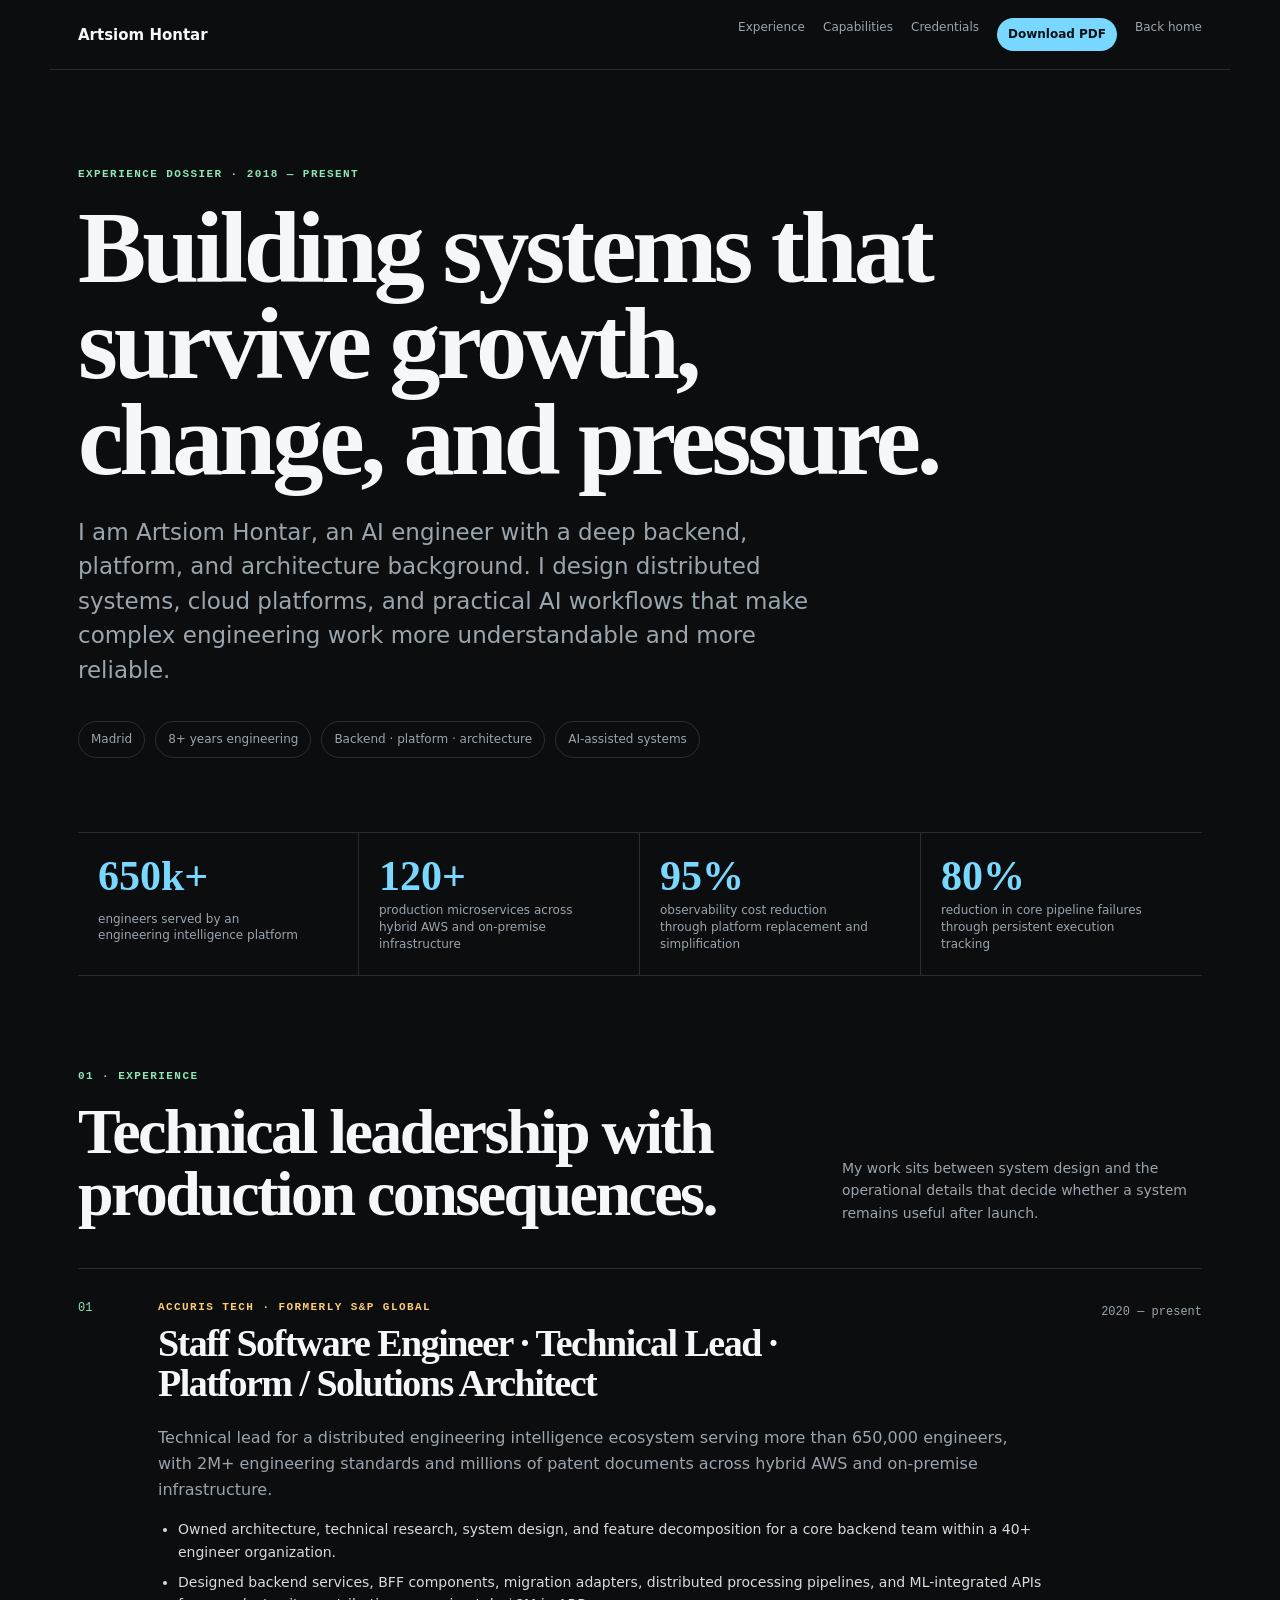
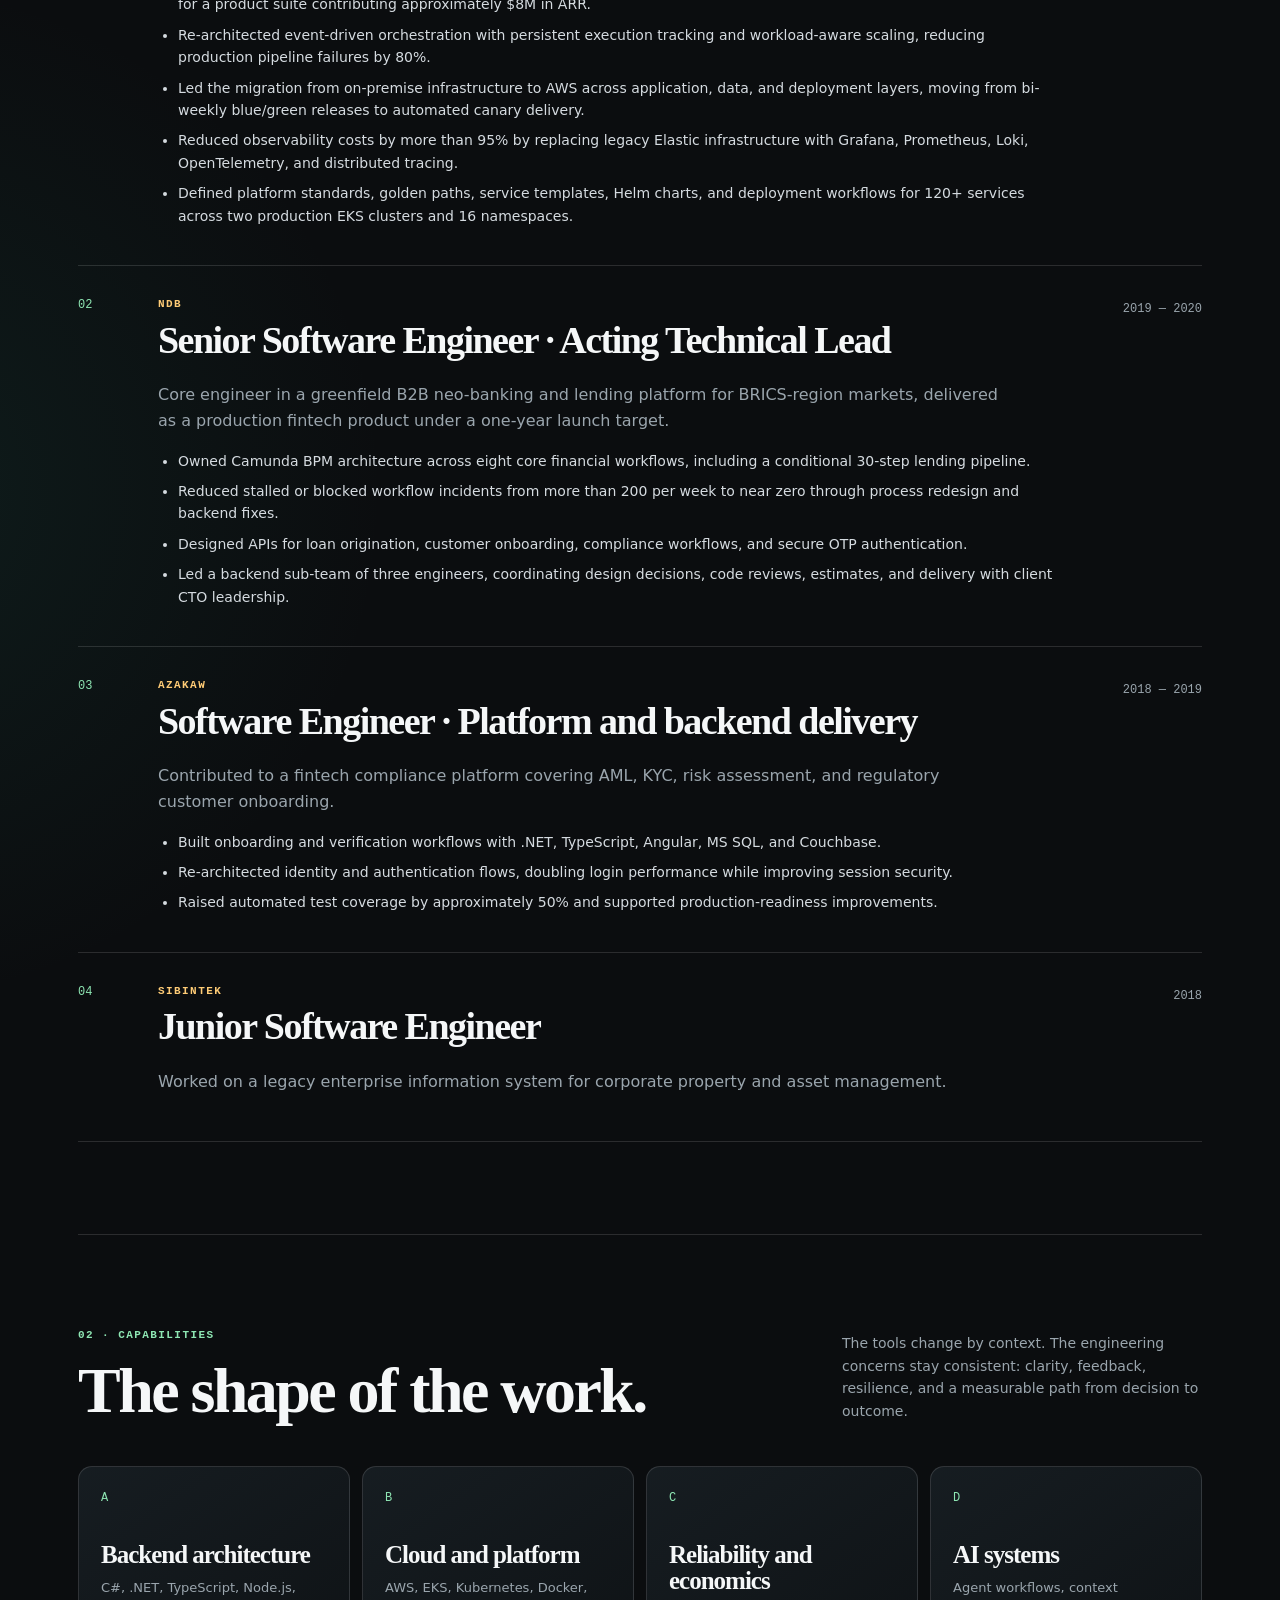
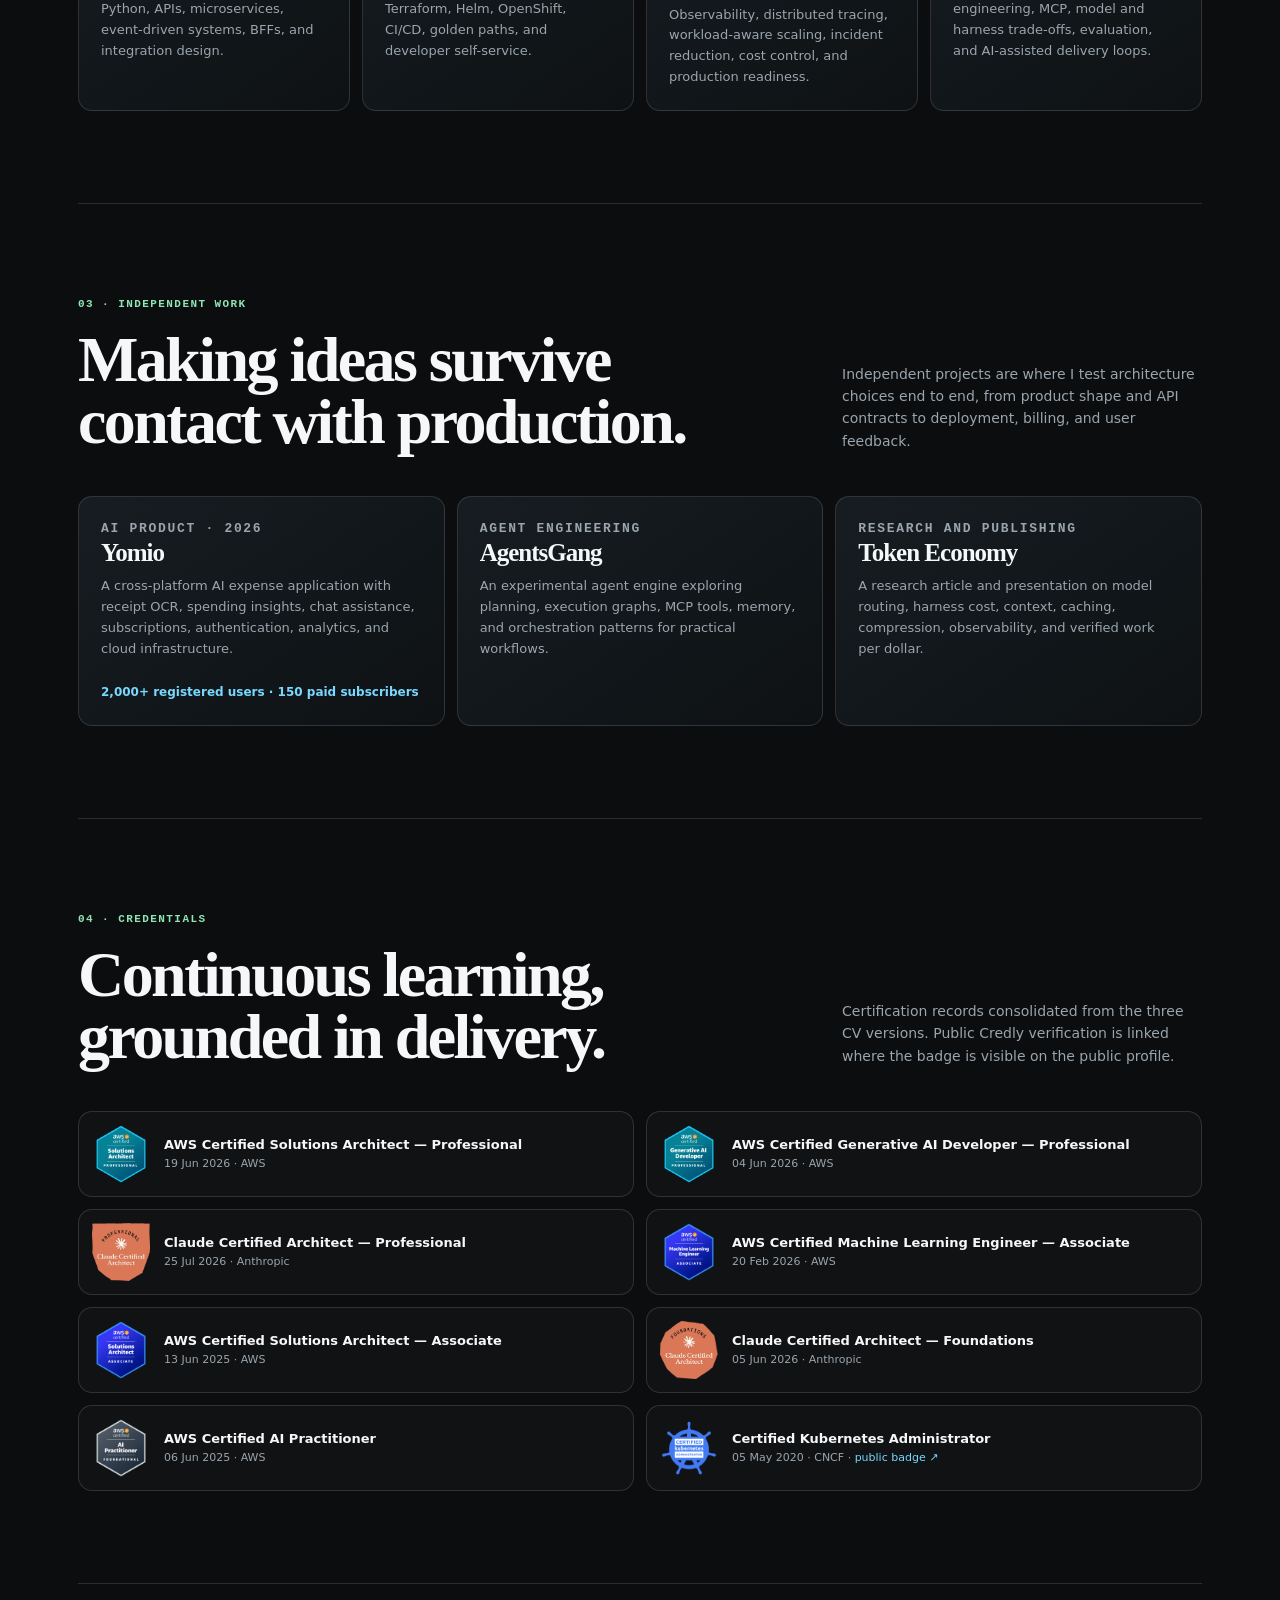
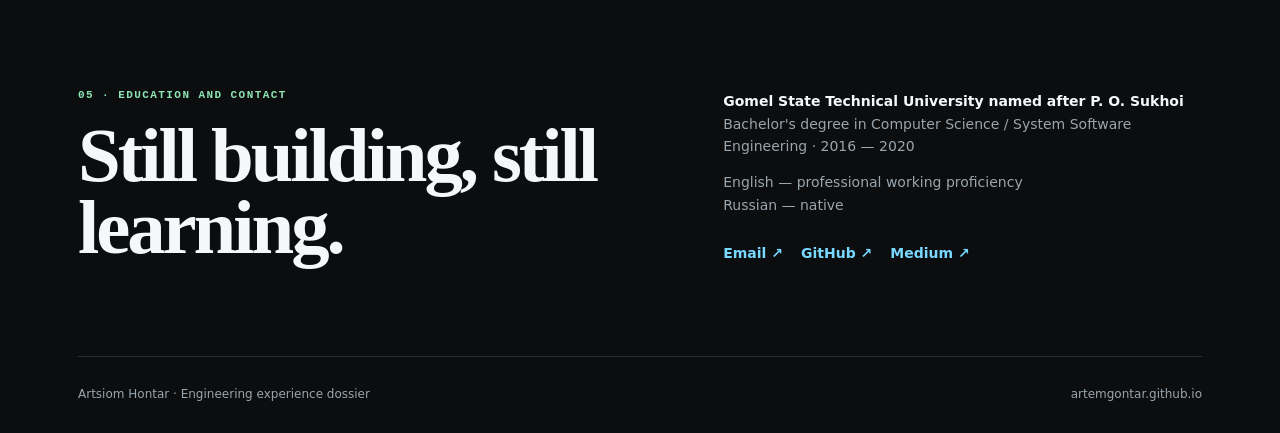
==== commit c2a79ec3: "Improve article navigation and readability Co-authored-by: Copilot <223556219+Copilot@users.noreply." ====
--- a/experience/index.html
+++ b/experience/index.html
@@ -253,7 +253,7 @@
         <div class="credential-record"><span class="record-badge"><img src="../assets/claude-prof.png" alt="Claude Certified Architect Professional badge"></span><div><b>Claude Certified Architect — Professional</b><span>25 Jul 2026 · Anthropic</span></div></div>
         <div class="credential-record"><span class="record-badge"><img src="../assets/credly-aws-certified-machine-learning-engineer-associate.png" alt="AWS Certified Machine Learning Engineer Associate badge"></span><div><b>AWS Certified Machine Learning Engineer — Associate</b><span>20 Feb 2026 · AWS</span></div></div>
         <div class="credential-record"><span class="record-badge"><img src="../assets/credly-aws-certified-solutions-architect-associate.png" alt="AWS Certified Solutions Architect Associate badge"></span><div><b>AWS Certified Solutions Architect — Associate</b><span>13 Jun 2025 · AWS</span></div></div>
-        <div class="credential-record"><span class="record-badge"><img src="../assets/claude-foundations.svg" alt="Claude Certified Architect Foundations badge artwork"></span><div><b>Claude Certified Architect — Foundations</b><span>05 Jun 2026 · Anthropic</span></div></div>
+        <div class="credential-record"><span class="record-badge"><img src="../assets/claude-foundations.png" alt="Claude Certified Architect Foundations certificate"></span><div><b>Claude Certified Architect — Foundations</b><span>05 Jun 2026 · Anthropic</span></div></div>
         <div class="credential-record"><span class="record-badge"><img src="../assets/credly-aws-certified-ai-practitioner.png" alt="AWS Certified AI Practitioner badge"></span><div><b>AWS Certified AI Practitioner</b><span>06 Jun 2025 · AWS</span></div></div>
         <div class="credential-record"><a class="record-badge" href="https://www.credly.com/badges/24e7499c-32b9-4f59-b0b8-d72b5ab1bec5" target="_blank" rel="noopener"><img src="../assets/credly-cka-certified-kubernetes-administrator.png" alt="Certified Kubernetes Administrator badge"></a><div><b>Certified Kubernetes Administrator</b><span>05 May 2020 · CNCF · <a href="https://www.credly.com/badges/24e7499c-32b9-4f59-b0b8-d72b5ab1bec5" target="_blank" rel="noopener">public badge ↗</a></span></div></div>
       </div>
